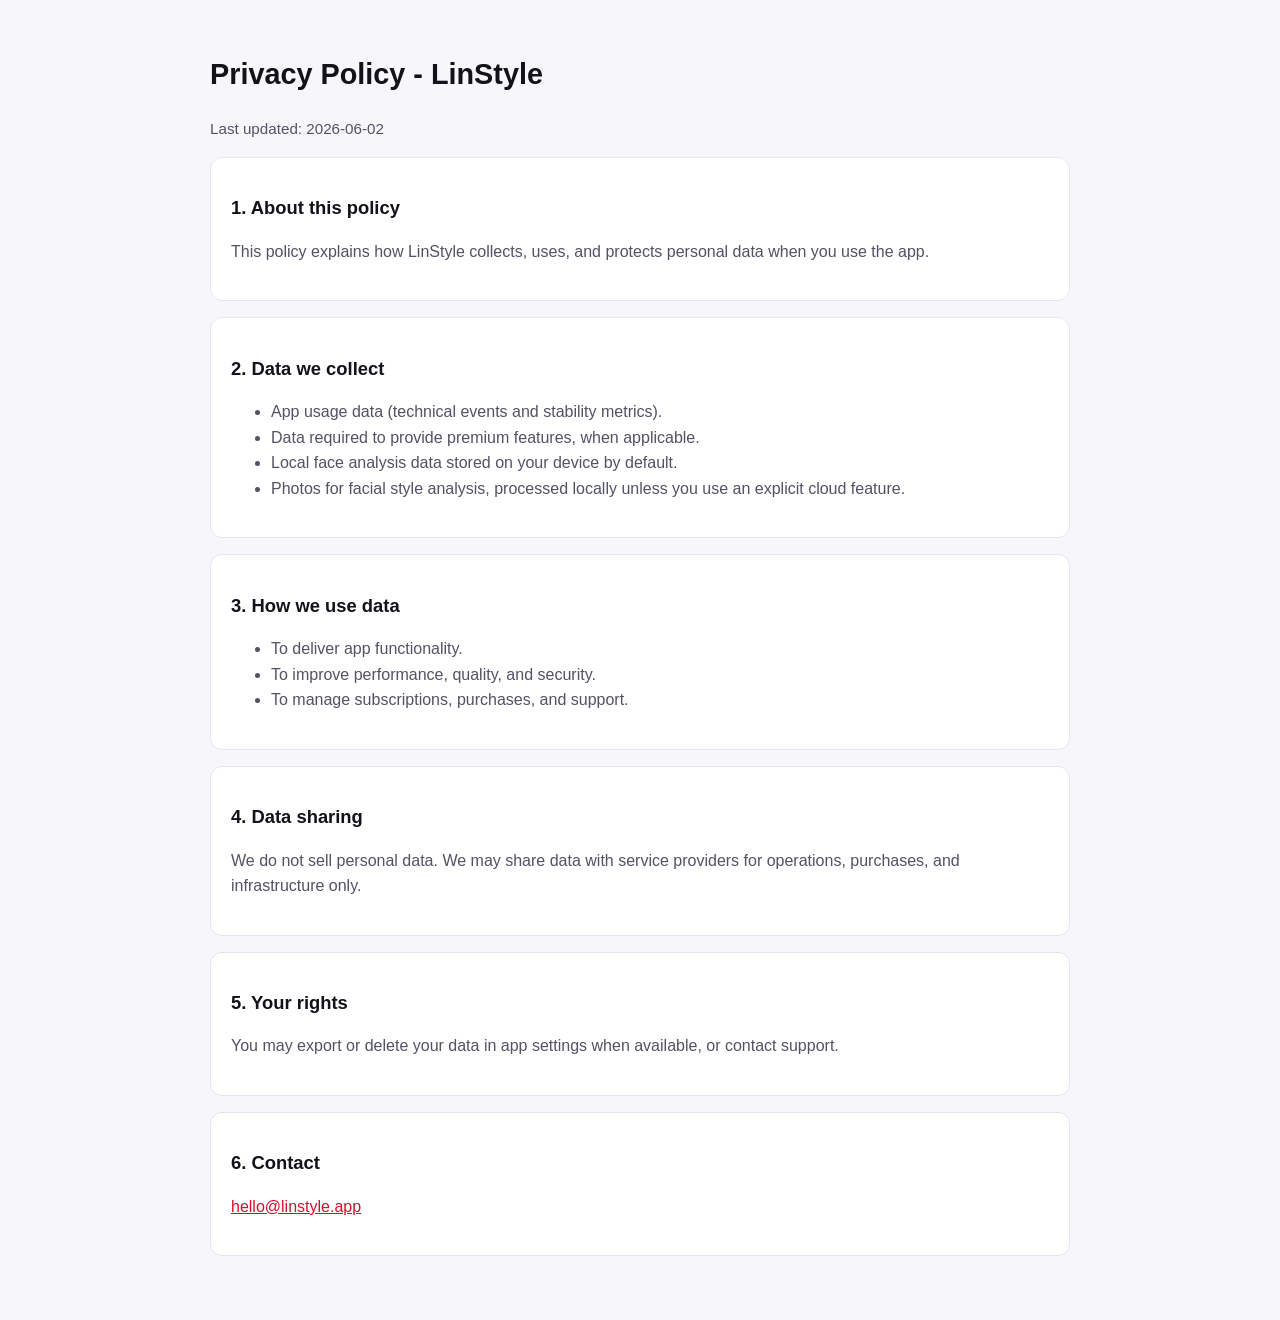
==== site/linstyle/privacy.html @ 091bdd5d "Organize legal pages under site/ and publish Co-authored-by: Cursor <cursoragent@cursor.com>" ====
<!doctype html>
<html lang="en">
<head>
  <meta charset="utf-8" />
  <meta name="viewport" content="width=device-width, initial-scale=1" />
  <title>LinStyle - Privacy Policy</title>
  <meta name="description" content="Privacy Policy for the LinStyle app." />
  <style>
    :root { color-scheme: light dark; --bg: #0b0b0f; --card: #14141b; --text: #f5f5f7; --muted: #b8b8c3; --accent: #ff2a32; --line: #2b2b35; }
    @media (prefers-color-scheme: light) {
      :root { --bg: #f7f7fb; --card: #fff; --text: #121218; --muted: #525265; --accent: #d70f2b; --line: #e5e5ef; }
    }
    body { margin: 0; font-family: Inter, Segoe UI, Roboto, Arial, sans-serif; background: var(--bg); color: var(--text); line-height: 1.6; }
    main { max-width: 860px; margin: 0 auto; padding: 32px 16px 64px; }
    .card { background: var(--card); border: 1px solid var(--line); border-radius: 12px; padding: 20px; margin-top: 16px; }
    h1 { font-size: 1.8rem; } h2 { font-size: 1.15rem; } p, li { color: var(--muted); }
    a { color: var(--accent); }
    .meta { color: var(--muted); font-size: 0.95rem; }
  </style>
</head>
<body>
  <main>
    <h1>Privacy Policy - LinStyle</h1>
    <p class="meta">Last updated: 2026-06-02</p>
    <section class="card">
      <h2>1. About this policy</h2>
      <p>This policy explains how LinStyle collects, uses, and protects personal data when you use the app.</p>
    </section>
    <section class="card">
      <h2>2. Data we collect</h2>
      <ul>
        <li>App usage data (technical events and stability metrics).</li>
        <li>Data required to provide premium features, when applicable.</li>
        <li>Local face analysis data stored on your device by default.</li>
        <li>Photos for facial style analysis, processed locally unless you use an explicit cloud feature.</li>
      </ul>
    </section>
    <section class="card">
      <h2>3. How we use data</h2>
      <ul>
        <li>To deliver app functionality.</li>
        <li>To improve performance, quality, and security.</li>
        <li>To manage subscriptions, purchases, and support.</li>
      </ul>
    </section>
    <section class="card">
      <h2>4. Data sharing</h2>
      <p>We do not sell personal data. We may share data with service providers for operations, purchases, and infrastructure only.</p>
    </section>
    <section class="card">
      <h2>5. Your rights</h2>
      <p>You may export or delete your data in app settings when available, or contact support.</p>
    </section>
    <section class="card">
      <h2>6. Contact</h2>
      <p><a href="mailto:hello@linstyle.app">hello@linstyle.app</a></p>
    </section>
  </main>
</body>
</html>
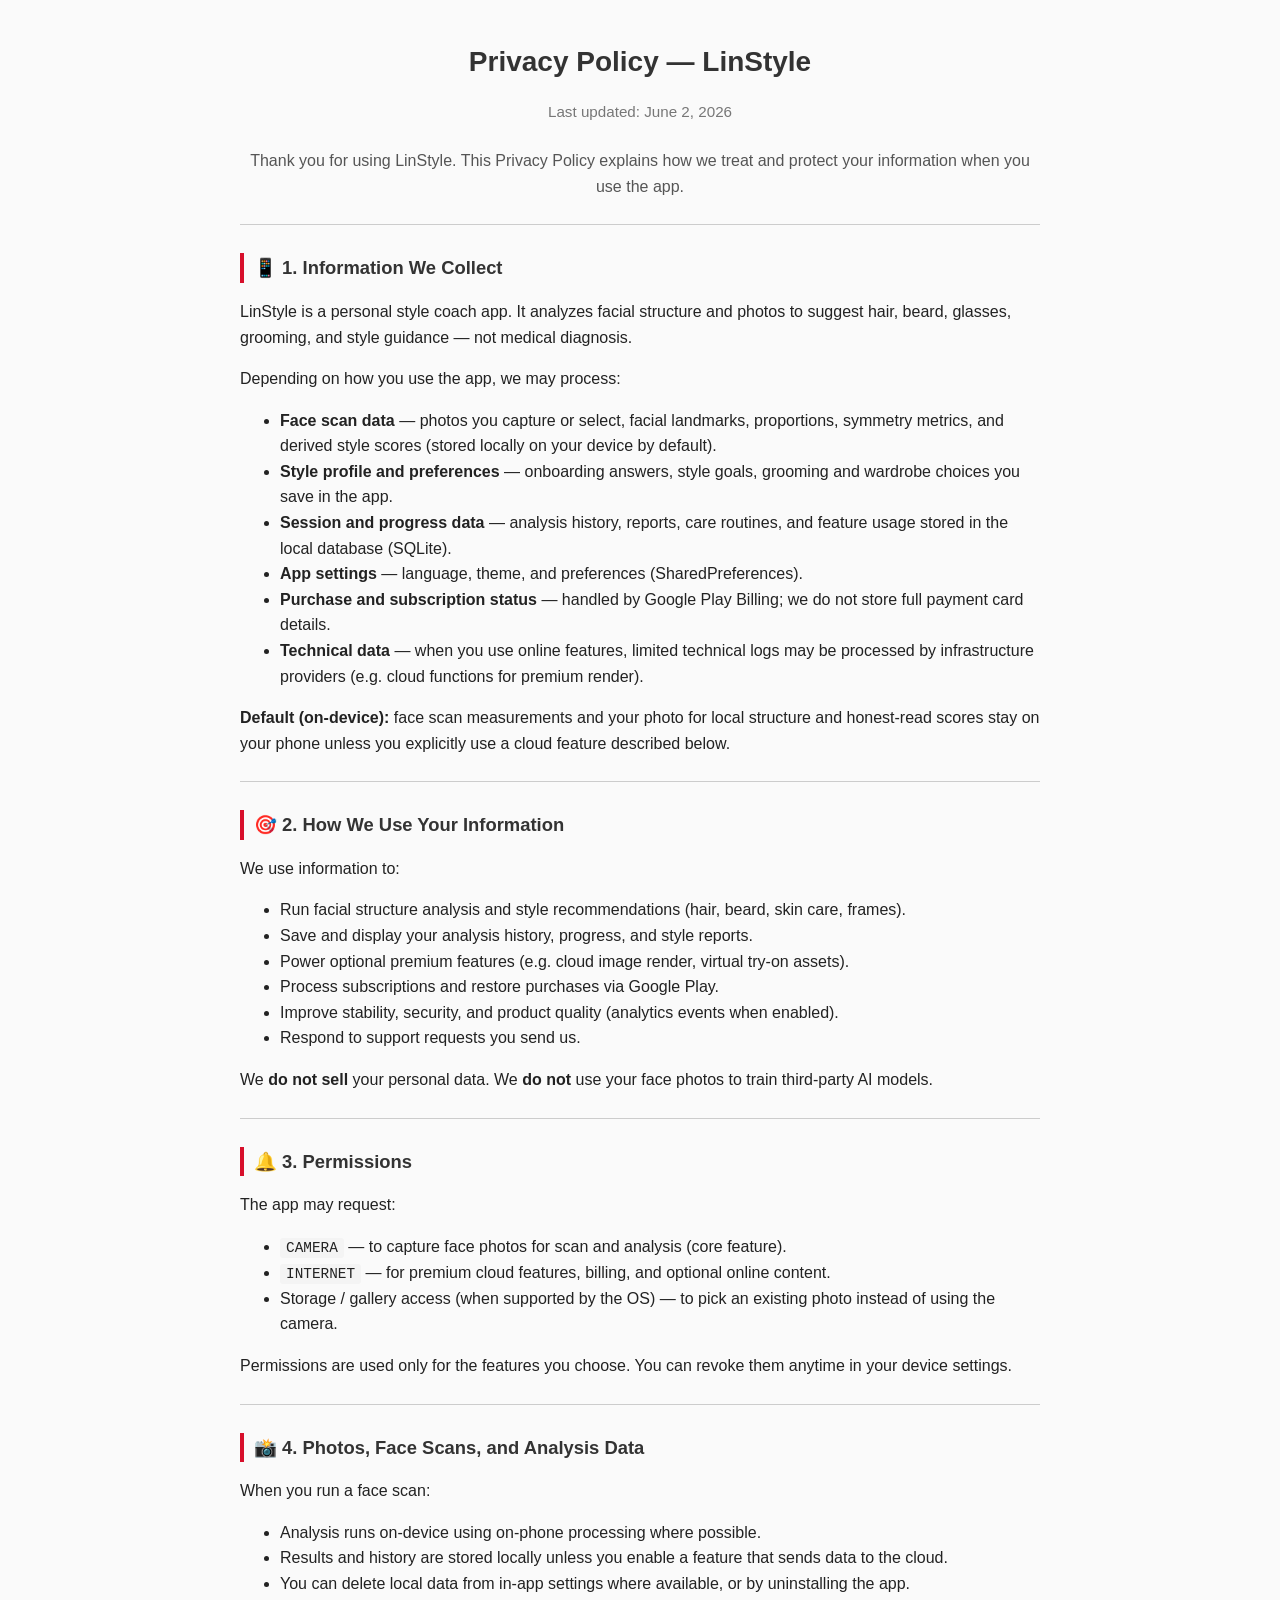
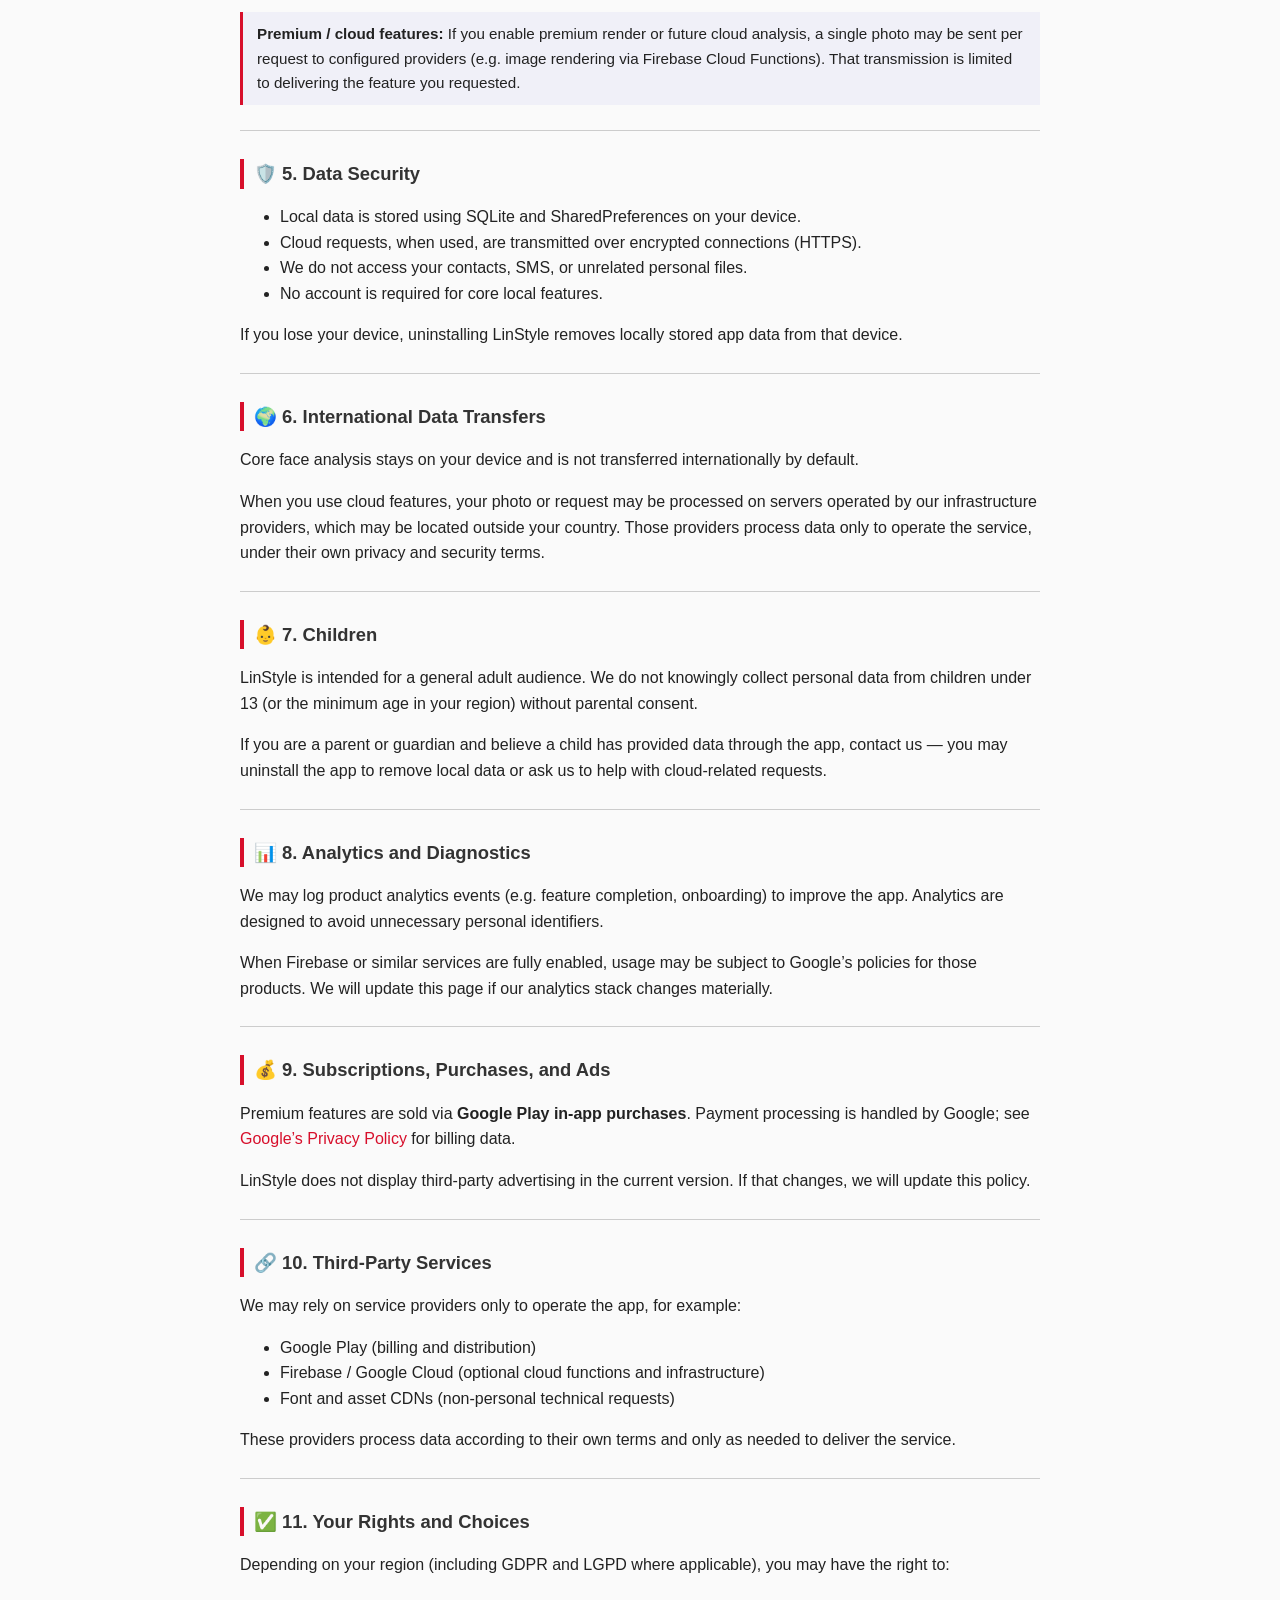
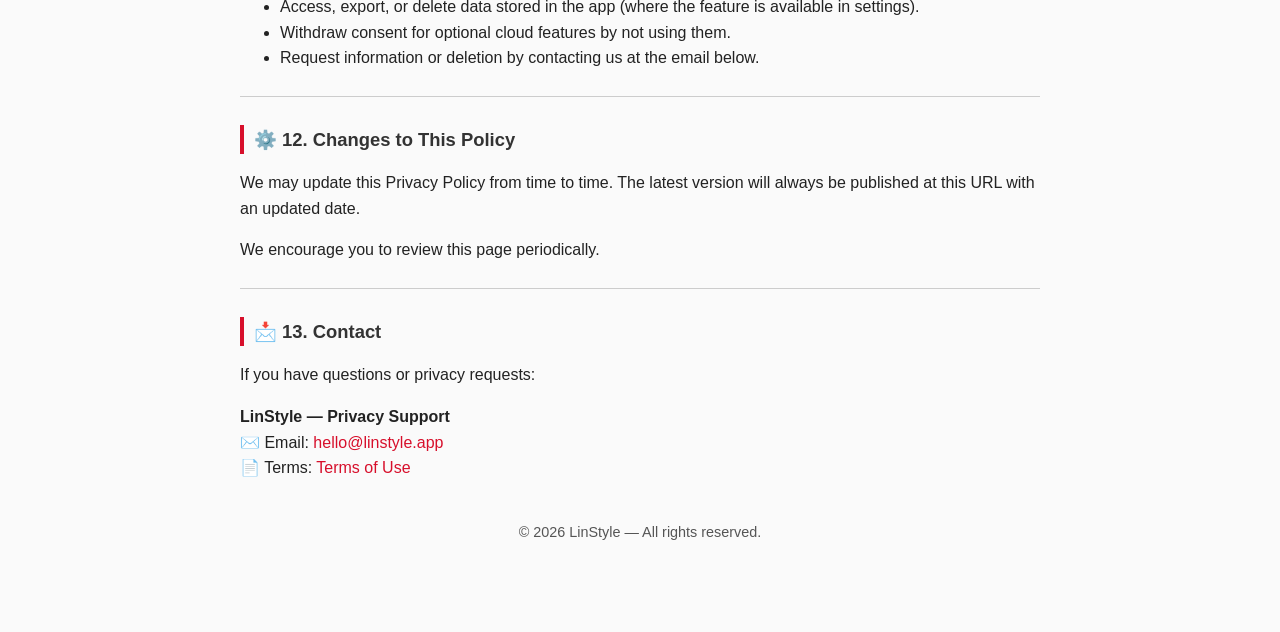
==== commit 7146e818: "Rewrite legal pages in IronUp-style layout with full sections Co-authored-by: Cursor <cursoragent@cu" ====
--- a/site/linstyle/privacy.html
+++ b/site/linstyle/privacy.html
@@ -1,60 +1,145 @@
-<!doctype html>
+<!DOCTYPE html>
 <html lang="en">
 <head>
   <meta charset="utf-8" />
   <meta name="viewport" content="width=device-width, initial-scale=1" />
-  <title>LinStyle - Privacy Policy</title>
-  <meta name="description" content="Privacy Policy for the LinStyle app." />
-  <style>
-    :root { color-scheme: light dark; --bg: #0b0b0f; --card: #14141b; --text: #f5f5f7; --muted: #b8b8c3; --accent: #ff2a32; --line: #2b2b35; }
-    @media (prefers-color-scheme: light) {
-      :root { --bg: #f7f7fb; --card: #fff; --text: #121218; --muted: #525265; --accent: #d70f2b; --line: #e5e5ef; }
-    }
-    body { margin: 0; font-family: Inter, Segoe UI, Roboto, Arial, sans-serif; background: var(--bg); color: var(--text); line-height: 1.6; }
-    main { max-width: 860px; margin: 0 auto; padding: 32px 16px 64px; }
-    .card { background: var(--card); border: 1px solid var(--line); border-radius: 12px; padding: 20px; margin-top: 16px; }
-    h1 { font-size: 1.8rem; } h2 { font-size: 1.15rem; } p, li { color: var(--muted); }
-    a { color: var(--accent); }
-    .meta { color: var(--muted); font-size: 0.95rem; }
-  </style>
+  <title>Privacy Policy — LinStyle</title>
+  <meta name="description" content="Privacy Policy for the LinStyle personal style coach app." />
+  <link rel="stylesheet" href="../legal.css" />
+  <style>:root { --accent: #d70f2b; }</style>
 </head>
 <body>
-  <main>
-    <h1>Privacy Policy - LinStyle</h1>
-    <p class="meta">Last updated: 2026-06-02</p>
-    <section class="card">
-      <h2>1. About this policy</h2>
-      <p>This policy explains how LinStyle collects, uses, and protects personal data when you use the app.</p>
-    </section>
-    <section class="card">
-      <h2>2. Data we collect</h2>
-      <ul>
-        <li>App usage data (technical events and stability metrics).</li>
-        <li>Data required to provide premium features, when applicable.</li>
-        <li>Local face analysis data stored on your device by default.</li>
-        <li>Photos for facial style analysis, processed locally unless you use an explicit cloud feature.</li>
-      </ul>
-    </section>
-    <section class="card">
-      <h2>3. How we use data</h2>
-      <ul>
-        <li>To deliver app functionality.</li>
-        <li>To improve performance, quality, and security.</li>
-        <li>To manage subscriptions, purchases, and support.</li>
-      </ul>
-    </section>
-    <section class="card">
-      <h2>4. Data sharing</h2>
-      <p>We do not sell personal data. We may share data with service providers for operations, purchases, and infrastructure only.</p>
-    </section>
-    <section class="card">
-      <h2>5. Your rights</h2>
-      <p>You may export or delete your data in app settings when available, or contact support.</p>
-    </section>
-    <section class="card">
-      <h2>6. Contact</h2>
-      <p><a href="mailto:hello@linstyle.app">hello@linstyle.app</a></p>
-    </section>
-  </main>
+
+  <h1>Privacy Policy — LinStyle</h1>
+  <p class="updated">Last updated: June 2, 2026</p>
+  <p class="subtitle">Thank you for using LinStyle. This Privacy Policy explains how we treat and protect your information when you use the app.</p>
+
+  <hr />
+
+  <h2>📱 1. Information We Collect</h2>
+  <p>LinStyle is a personal style coach app. It analyzes facial structure and photos to suggest hair, beard, glasses, grooming, and style guidance — not medical diagnosis.</p>
+  <p>Depending on how you use the app, we may process:</p>
+  <ul>
+    <li><strong>Face scan data</strong> — photos you capture or select, facial landmarks, proportions, symmetry metrics, and derived style scores (stored locally on your device by default).</li>
+    <li><strong>Style profile and preferences</strong> — onboarding answers, style goals, grooming and wardrobe choices you save in the app.</li>
+    <li><strong>Session and progress data</strong> — analysis history, reports, care routines, and feature usage stored in the local database (SQLite).</li>
+    <li><strong>App settings</strong> — language, theme, and preferences (SharedPreferences).</li>
+    <li><strong>Purchase and subscription status</strong> — handled by Google Play Billing; we do not store full payment card details.</li>
+    <li><strong>Technical data</strong> — when you use online features, limited technical logs may be processed by infrastructure providers (e.g. cloud functions for premium render).</li>
+  </ul>
+  <p><strong>Default (on-device):</strong> face scan measurements and your photo for local structure and honest-read scores stay on your phone unless you explicitly use a cloud feature described below.</p>
+
+  <hr />
+
+  <h2>🎯 2. How We Use Your Information</h2>
+  <p>We use information to:</p>
+  <ul>
+    <li>Run facial structure analysis and style recommendations (hair, beard, skin care, frames).</li>
+    <li>Save and display your analysis history, progress, and style reports.</li>
+    <li>Power optional premium features (e.g. cloud image render, virtual try-on assets).</li>
+    <li>Process subscriptions and restore purchases via Google Play.</li>
+    <li>Improve stability, security, and product quality (analytics events when enabled).</li>
+    <li>Respond to support requests you send us.</li>
+  </ul>
+  <p>We <strong>do not sell</strong> your personal data. We <strong>do not</strong> use your face photos to train third-party AI models.</p>
+
+  <hr />
+
+  <h2>🔔 3. Permissions</h2>
+  <p>The app may request:</p>
+  <ul>
+    <li><code>CAMERA</code> — to capture face photos for scan and analysis (core feature).</li>
+    <li><code>INTERNET</code> — for premium cloud features, billing, and optional online content.</li>
+    <li>Storage / gallery access (when supported by the OS) — to pick an existing photo instead of using the camera.</li>
+  </ul>
+  <p>Permissions are used only for the features you choose. You can revoke them anytime in your device settings.</p>
+
+  <hr />
+
+  <h2>📸 4. Photos, Face Scans, and Analysis Data</h2>
+  <p>When you run a face scan:</p>
+  <ul>
+    <li>Analysis runs on-device using on-phone processing where possible.</li>
+    <li>Results and history are stored locally unless you enable a feature that sends data to the cloud.</li>
+    <li>You can delete local data from in-app settings where available, or by uninstalling the app.</li>
+  </ul>
+  <div class="note">
+    <strong>Premium / cloud features:</strong> If you enable premium render or future cloud analysis, a single photo may be sent per request to configured providers (e.g. image rendering via Firebase Cloud Functions). That transmission is limited to delivering the feature you requested.
+  </div>
+
+  <hr />
+
+  <h2>🛡️ 5. Data Security</h2>
+  <ul>
+    <li>Local data is stored using SQLite and SharedPreferences on your device.</li>
+    <li>Cloud requests, when used, are transmitted over encrypted connections (HTTPS).</li>
+    <li>We do not access your contacts, SMS, or unrelated personal files.</li>
+    <li>No account is required for core local features.</li>
+  </ul>
+  <p>If you lose your device, uninstalling LinStyle removes locally stored app data from that device.</p>
+
+  <hr />
+
+  <h2>🌍 6. International Data Transfers</h2>
+  <p>Core face analysis stays on your device and is not transferred internationally by default.</p>
+  <p>When you use cloud features, your photo or request may be processed on servers operated by our infrastructure providers, which may be located outside your country. Those providers process data only to operate the service, under their own privacy and security terms.</p>
+
+  <hr />
+
+  <h2>👶 7. Children</h2>
+  <p>LinStyle is intended for a general adult audience. We do not knowingly collect personal data from children under 13 (or the minimum age in your region) without parental consent.</p>
+  <p>If you are a parent or guardian and believe a child has provided data through the app, contact us — you may uninstall the app to remove local data or ask us to help with cloud-related requests.</p>
+
+  <hr />
+
+  <h2>📊 8. Analytics and Diagnostics</h2>
+  <p>We may log product analytics events (e.g. feature completion, onboarding) to improve the app. Analytics are designed to avoid unnecessary personal identifiers.</p>
+  <p>When Firebase or similar services are fully enabled, usage may be subject to Google’s policies for those products. We will update this page if our analytics stack changes materially.</p>
+
+  <hr />
+
+  <h2>💰 9. Subscriptions, Purchases, and Ads</h2>
+  <p>Premium features are sold via <strong>Google Play in-app purchases</strong>. Payment processing is handled by Google; see <a href="https://policies.google.com/privacy" rel="noopener">Google’s Privacy Policy</a> for billing data.</p>
+  <p>LinStyle does not display third-party advertising in the current version. If that changes, we will update this policy.</p>
+
+  <hr />
+
+  <h2>🔗 10. Third-Party Services</h2>
+  <p>We may rely on service providers only to operate the app, for example:</p>
+  <ul>
+    <li>Google Play (billing and distribution)</li>
+    <li>Firebase / Google Cloud (optional cloud functions and infrastructure)</li>
+    <li>Font and asset CDNs (non-personal technical requests)</li>
+  </ul>
+  <p>These providers process data according to their own terms and only as needed to deliver the service.</p>
+
+  <hr />
+
+  <h2>✅ 11. Your Rights and Choices</h2>
+  <p>Depending on your region (including GDPR and LGPD where applicable), you may have the right to:</p>
+  <ul>
+    <li>Access, export, or delete data stored in the app (where the feature is available in settings).</li>
+    <li>Withdraw consent for optional cloud features by not using them.</li>
+    <li>Request information or deletion by contacting us at the email below.</li>
+  </ul>
+
+  <hr />
+
+  <h2>⚙️ 12. Changes to This Policy</h2>
+  <p>We may update this Privacy Policy from time to time. The latest version will always be published at this URL with an updated date.</p>
+  <p>We encourage you to review this page periodically.</p>
+
+  <hr />
+
+  <h2>📩 13. Contact</h2>
+  <p>If you have questions or privacy requests:</p>
+  <p>
+    <strong>LinStyle — Privacy Support</strong><br />
+    ✉️ Email: <a href="mailto:hello@linstyle.app">hello@linstyle.app</a><br />
+    📄 Terms: <a href="terms.html">Terms of Use</a>
+  </p>
+
+  <footer>© 2026 LinStyle — All rights reserved.</footer>
+
 </body>
 </html>
--- a/site/legal.css
+++ b/site/legal.css
@@ -0,0 +1,70 @@
+/* Shared legal page layout (IronUp-style) */
+body {
+  font-family: "Segoe UI", Roboto, Arial, sans-serif;
+  max-width: 800px;
+  margin: 40px auto;
+  line-height: 1.6;
+  color: #222;
+  padding: 0 15px 48px;
+  background-color: #fafafa;
+}
+h1, h2 {
+  color: #333;
+}
+h1 {
+  text-align: center;
+  margin-bottom: 8px;
+  font-size: 1.75rem;
+}
+.subtitle {
+  text-align: center;
+  color: #555;
+  margin: 0 0 8px;
+}
+.updated {
+  text-align: center;
+  color: #777;
+  font-size: 0.95rem;
+  margin-bottom: 24px;
+}
+h2 {
+  border-left: 4px solid var(--accent, #6c63ff);
+  padding-left: 10px;
+  margin-top: 28px;
+  font-size: 1.15rem;
+}
+hr {
+  border: none;
+  border-top: 1px solid #ccc;
+  margin: 25px 0;
+}
+a {
+  color: var(--accent, #6c63ff);
+  text-decoration: none;
+}
+a:hover {
+  text-decoration: underline;
+}
+ul {
+  margin-top: 10px;
+}
+code {
+  background-color: #f4f4f4;
+  padding: 2px 6px;
+  border-radius: 3px;
+  font-family: "Courier New", monospace;
+  font-size: 0.9em;
+}
+footer {
+  text-align: center;
+  margin-top: 40px;
+  font-size: 0.9em;
+  color: #555;
+}
+.note {
+  background: #f0f0f8;
+  border-left: 3px solid var(--accent, #6c63ff);
+  padding: 10px 14px;
+  margin: 16px 0;
+  font-size: 0.95rem;
+}
